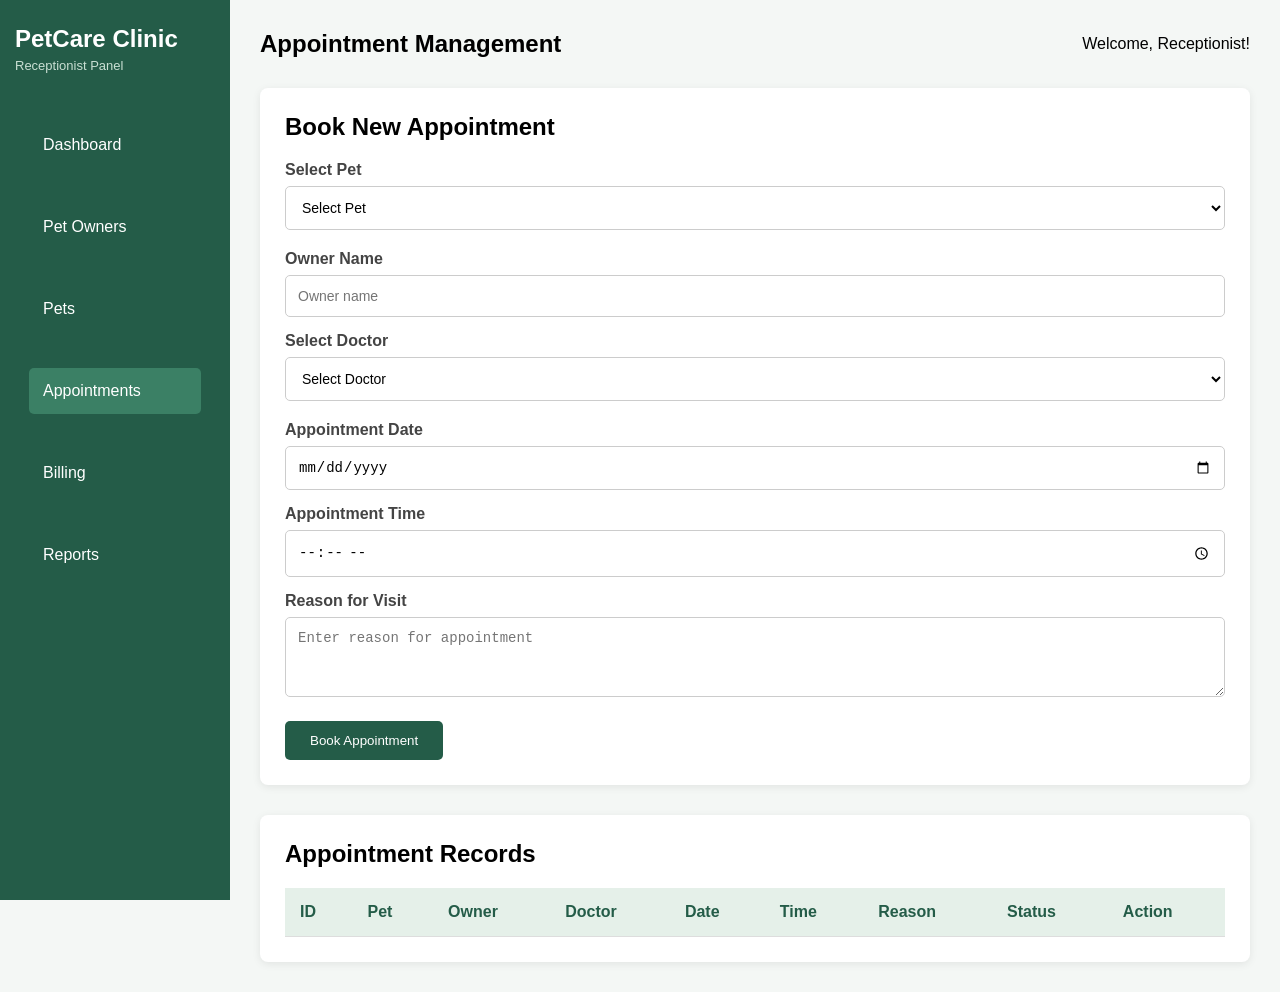
==== RECEPTIONIST/appointments.html @ 180176ec "FULL RECEPTIONIST CODE" ====
<!DOCTYPE html>
<html>
<head>
    <title>Appointment Management</title>
    <link rel="stylesheet" href="style.css">
</head>

<body>

    <!-- Sidebar -->
    <div class="sidebar">
        <h2>PetCare Clinic</h2>
        <p class="small-text">Receptionist Panel</p>

        <ul>
            <li><a href="index.html">Dashboard</a></li>
            <li><a href="owners.html">Pet Owners</a></li>
            <li><a href="pets.html">Pets</a></li>
            <li><a href="appointments.html" class="active">Appointments</a></li>
            <li><a href="billing.html">Billing</a></li>
            <li><a href="reports.html">Reports</a></li>
        </ul>
    </div>

    <!-- Main Content -->
    <div class="main">

        <div class="header">
            <h2>Appointment Management</h2>
            <p>Welcome, Receptionist!</p>
        </div>

        <!-- Appointment Form -->
        <div class="appointment-section">

            <h2>Book New Appointment</h2>

            <form id="appointmentForm">

                <label>Select Pet</label>
                <select id="appointmentPet" required>
                    <option value="">Select Pet</option>
                </select>

                <label>Owner Name</label>
                <input type="text" id="appointmentOwner"
                placeholder="Owner name" readonly>

                <label>Select Doctor</label>
                <select id="doctor" required>
                    <option value="">Select Doctor</option>
                    <option value="Dr. Sharma">Dr. Sharma</option>
                    <option value="Dr. Verma">Dr. Verma</option>
                    <option value="Dr. Singh">Dr. Singh</option>
                </select>

                <label>Appointment Date</label>
                <input type="date" id="appointmentDate" required>

                <label>Appointment Time</label>
                <input type="time" id="appointmentTime" required>

                <label>Reason for Visit</label>
                <textarea id="reason"
                placeholder="Enter reason for appointment"
                required></textarea>

                <button type="submit">Book Appointment</button>

            </form>

        </div>

        <!-- Appointment List -->
        <div class="appointment-section">

            <h2>Appointment Records</h2>

            <table>
                <thead>
                    <tr>
                        <th>ID</th>
                        <th>Pet</th>
                        <th>Owner</th>
                        <th>Doctor</th>
                        <th>Date</th>
                        <th>Time</th>
                        <th>Reason</th>
                        <th>Status</th>
                        <th>Action</th>
                    </tr>
                </thead>

                <tbody id="appointmentList"></tbody>

            </table>

        </div>

    </div>

    <script src="script.js"></script>

</body>
</html>
---- RECEPTIONIST/style.css ----
/* Basic Page Styling */

* {
    margin: 0;
    padding: 0;
    box-sizing: border-box;
}

body {
    font-family: Arial, sans-serif;
    background-color: #f4f7f5;
}

/* Sidebar */

.sidebar {
    width: 230px;
    height: 100vh;
    background-color: #245c48;
    color: white;
    position: fixed;
    padding: 25px 15px;
}

.sidebar h2 {
    margin-bottom: 5px;
}

.small-text {
    font-size: 13px;
    color: #c9dfd3;
    margin-bottom: 35px;
}

.sidebar ul {
    list-style: none;
}

.sidebar li {
    padding: 14px;
    margin-bottom: 8px;
    cursor: pointer;
    border-radius: 5px;
}

.sidebar li:hover,
.sidebar li.active {
    background-color: #3b8065;
}

/* Main Content */

.main {
    margin-left: 230px;
    padding: 30px;
}

/* Header */

.header {
    display: flex;
    justify-content: space-between;
    align-items: center;
    margin-bottom: 30px;
}

/* Dashboard Cards */

.cards {
    display: grid;
    grid-template-columns: repeat(4, 1fr);
    gap: 20px;
}

.card {
    background-color: white;
    padding: 25px;
    border-radius: 8px;
    box-shadow: 0 2px 8px rgba(0,0,0,0.08);
}

.card h3 {
    font-size: 16px;
    color: #666;
    margin-bottom: 15px;
}

.card h1 {
    color: #245c48;
}

/* Appointment Section */

.appointment-section {
    background-color: white;
    margin-top: 30px;
    padding: 25px;
    border-radius: 8px;
    box-shadow: 0 2px 8px rgba(0,0,0,0.08);
}

.appointment-section h2 {
    margin-bottom: 20px;
}

table {
    width: 100%;
    border-collapse: collapse;
}

th, td {
    padding: 15px;
    text-align: left;
    border-bottom: 1px solid #ddd;
}

th {
    background-color: #e5f0e9;
    color: #245c48;
}

/* Sidebar Links */

.sidebar a {
    display: block;
    color: white;
    text-decoration: none;
    padding: 14px;
    border-radius: 5px;
}

.sidebar a:hover,
.sidebar a.active {
    background-color: #3b8065;
}




/* Owner Registration Form */

form {
    margin-top: 20px;
}

form label {
    display: block;
    margin-top: 15px;
    margin-bottom: 7px;
    font-weight: bold;
    color: #444;
}

form input,
form textarea {
    width: 100%;
    padding: 12px;
    border: 1px solid #ccc;
    border-radius: 5px;
    font-size: 14px;
}

form textarea {
    height: 80px;
    resize: vertical;
}

form button {
    margin-top: 20px;
    padding: 12px 25px;
    background-color: #245c48;
    color: white;
    border: none;
    border-radius: 5px;
    cursor: pointer;
}

form button:hover {
    background-color: #3b8065;
}








/* Pet Registration Styling */

form select {
    width: 100%;
    padding: 12px;
    margin-bottom: 5px;
    border: 1px solid #ccc;
    border-radius: 5px;
    background-color: white;
    font-size: 14px;
}

form button {
    background-color: #245c48;
    color: white;
    padding: 12px 25px;
    border: none;
    border-radius: 5px;
    cursor: pointer;
}

form button:hover {
    background-color: #3b8065;
}

/* Table Button */

table button {
    background-color: #d9534f;
    color: white;
    border: none;
    padding: 7px 12px;
    border-radius: 4px;
    cursor: pointer;
}







/* Responsive Design */

@media screen and (max-width: 900px) {

    .cards {
        grid-template-columns: repeat(2, 1fr);
    }

}

@media screen and (max-width: 600px) {

    .sidebar {
        width: 100%;
        height: auto;
        position: relative;
    }

    .sidebar ul {
        display: flex;
        flex-wrap: wrap;
    }

    .sidebar li {
        margin: 3px;
    }

    .main {
        margin-left: 0;
        padding: 15px;
    }

    .cards {
        grid-template-columns: 1fr;
    }

    .header {
        display: block;
    }

}
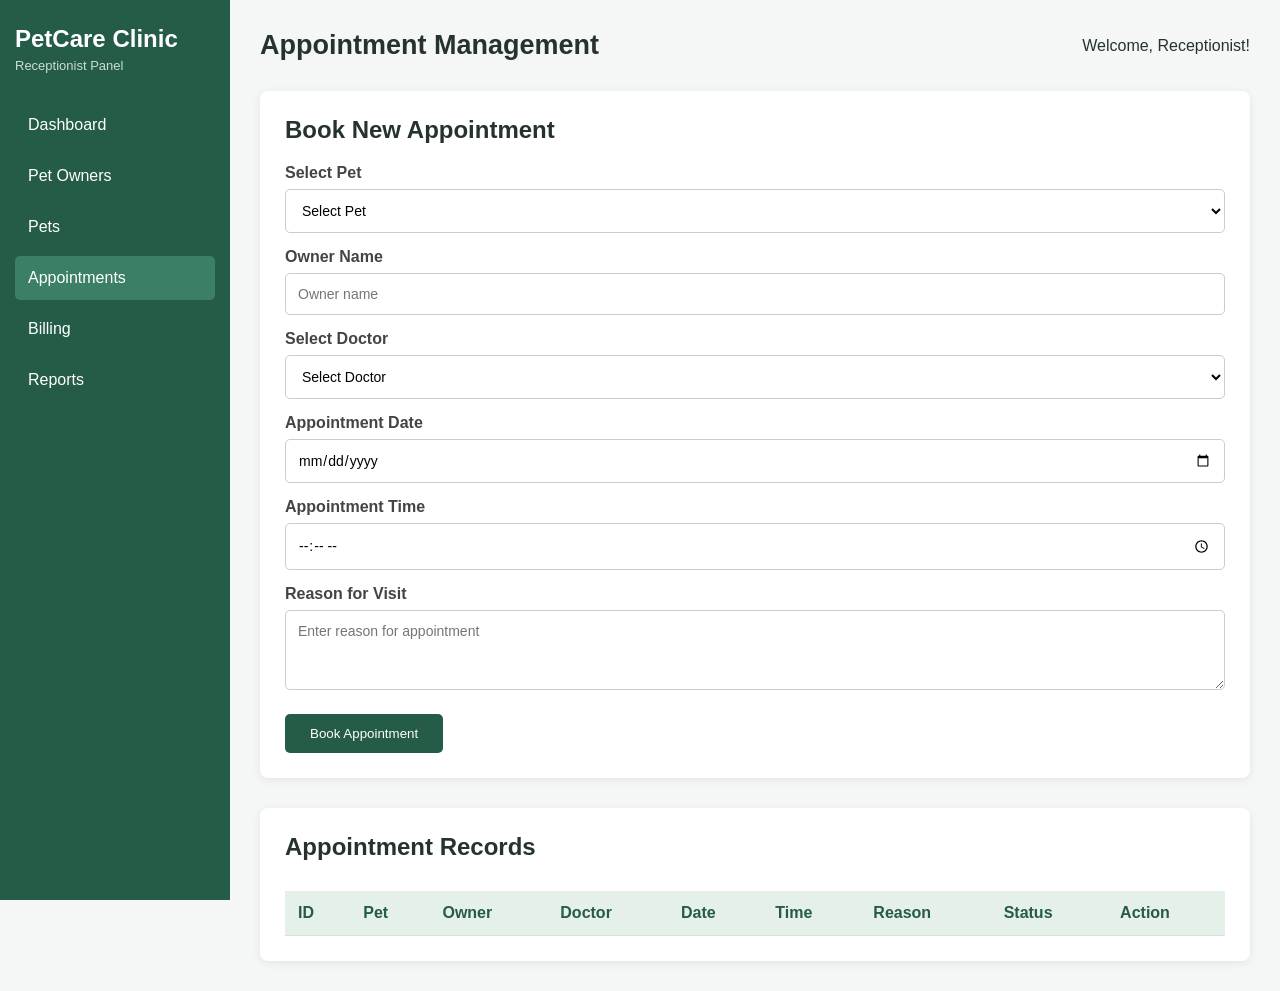
==== commit a4a2a6e2: "new" ====
--- a/RECEPTIONIST/appointments.html
+++ b/RECEPTIONIST/appointments.html
@@ -1,53 +1,43 @@
-
 <!DOCTYPE html>
-<html>
+<html lang="en">
 <head>
+    <meta charset="UTF-8">
+    <meta name="viewport" content="width=device-width, initial-scale=1.0">
     <title>Appointment Management</title>
     <link rel="stylesheet" href="style.css">
 </head>
+<body>
+    <aside class="sidebar">
+    <h2>PetCare Clinic</h2>
+    <p class="small-text">Receptionist Panel</p>
+    <nav>
+        <a href="index.html" >Dashboard</a>
+        <a href="owners.html" >Pet Owners</a>
+        <a href="pets.html" >Pets</a>
+        <a href="appointments.html" class="active">Appointments</a>
+        <a href="billing.html" >Billing</a>
+        <a href="reports.html" >Reports</a>
+    </nav>
+</aside>
 
-<body>
+    <main class="main">
+        <header class="header">
+            <h1>Appointment Management</h1>
+            <p>Welcome, Receptionist!</p>
+        </header>
 
-    <!-- Sidebar -->
-    <div class="sidebar">
-        <h2>PetCare Clinic</h2>
-        <p class="small-text">Receptionist Panel</p>
-
-        <ul>
-            <li><a href="index.html">Dashboard</a></li>
-            <li><a href="owners.html">Pet Owners</a></li>
-            <li><a href="pets.html">Pets</a></li>
-            <li><a href="appointments.html" class="active">Appointments</a></li>
-            <li><a href="billing.html">Billing</a></li>
-            <li><a href="reports.html">Reports</a></li>
-        </ul>
-    </div>
-
-    <!-- Main Content -->
-    <div class="main">
-
-        <div class="header">
-            <h2>Appointment Management</h2>
-            <p>Welcome, Receptionist!</p>
-        </div>
-
-        <!-- Appointment Form -->
-        <div class="appointment-section">
-
+        <section class="appointment-section">
             <h2>Book New Appointment</h2>
-
             <form id="appointmentForm">
-
-                <label>Select Pet</label>
+                <label for="appointmentPet">Select Pet</label>
                 <select id="appointmentPet" required>
                     <option value="">Select Pet</option>
                 </select>
 
-                <label>Owner Name</label>
-                <input type="text" id="appointmentOwner"
-                placeholder="Owner name" readonly>
+                <label for="appointmentOwner">Owner Name</label>
+                <input type="text" id="appointmentOwner" placeholder="Owner name" readonly>
 
-                <label>Select Doctor</label>
+                <label for="doctor">Select Doctor</label>
                 <select id="doctor" required>
                     <option value="">Select Doctor</option>
                     <option value="Dr. Sharma">Dr. Sharma</option>
@@ -55,52 +45,42 @@
                     <option value="Dr. Singh">Dr. Singh</option>
                 </select>
 
-                <label>Appointment Date</label>
+                <label for="appointmentDate">Appointment Date</label>
                 <input type="date" id="appointmentDate" required>
 
-                <label>Appointment Time</label>
+                <label for="appointmentTime">Appointment Time</label>
                 <input type="time" id="appointmentTime" required>
 
-                <label>Reason for Visit</label>
-                <textarea id="reason"
-                placeholder="Enter reason for appointment"
-                required></textarea>
+                <label for="reason">Reason for Visit</label>
+                <textarea id="reason" placeholder="Enter reason for appointment" required></textarea>
 
                 <button type="submit">Book Appointment</button>
+            </form>
+        </section>
 
-            </form>
-
-        </div>
-
-        <!-- Appointment List -->
-        <div class="appointment-section">
-
+        <section class="appointment-section">
             <h2>Appointment Records</h2>
-
-            <table>
-                <thead>
-                    <tr>
-                        <th>ID</th>
-                        <th>Pet</th>
-                        <th>Owner</th>
-                        <th>Doctor</th>
-                        <th>Date</th>
-                        <th>Time</th>
-                        <th>Reason</th>
-                        <th>Status</th>
-                        <th>Action</th>
-                    </tr>
-                </thead>
-
-                <tbody id="appointmentList"></tbody>
-
-            </table>
-
-        </div>
-
-    </div>
+            <div class="table-wrapper">
+                <table>
+                    <thead>
+                        <tr>
+                            <th>ID</th>
+                            <th>Pet</th>
+                            <th>Owner</th>
+                            <th>Doctor</th>
+                            <th>Date</th>
+                            <th>Time</th>
+                            <th>Reason</th>
+                            <th>Status</th>
+                            <th>Action</th>
+                        </tr>
+                    </thead>
+                    <tbody id="appointmentList"></tbody>
+                </table>
+            </div>
+        </section>
+    </main>
 
     <script src="script.js"></script>
-
 </body>
 </html>
--- a/RECEPTIONIST/style.css
+++ b/RECEPTIONIST/style.css
@@ -1,6 +1,4 @@
-
-/* Basic Page Styling */
-
+/* Basic settings used on every page */
 * {
     margin: 0;
     padding: 0;
@@ -10,16 +8,18 @@
 body {
     font-family: Arial, sans-serif;
     background-color: #f4f7f5;
-}
-
-/* Sidebar */
-
+    color: #26332d;
+}
+
+/* Left navigation menu */
 .sidebar {
     width: 230px;
-    height: 100vh;
+    min-height: 100vh;
     background-color: #245c48;
     color: white;
     position: fixed;
+    top: 0;
+    left: 0;
     padding: 25px 15px;
 }
 
@@ -28,123 +28,96 @@
 }
 
 .small-text {
+    color: #c9dfd3;
     font-size: 13px;
-    color: #c9dfd3;
-    margin-bottom: 35px;
-}
-
-.sidebar ul {
-    list-style: none;
-}
-
-.sidebar li {
-    padding: 14px;
-    margin-bottom: 8px;
-    cursor: pointer;
+    margin-bottom: 30px;
+}
+
+.sidebar nav a {
+    display: block;
+    color: white;
+    text-decoration: none;
+    padding: 13px;
+    margin-bottom: 7px;
     border-radius: 5px;
 }
 
-.sidebar li:hover,
-.sidebar li.active {
+.sidebar nav a:hover,
+.sidebar nav a.active {
     background-color: #3b8065;
 }
 
-/* Main Content */
-
+/* Main page area */
 .main {
     margin-left: 230px;
     padding: 30px;
 }
-
-/* Header */
 
 .header {
     display: flex;
     justify-content: space-between;
     align-items: center;
+    gap: 15px;
     margin-bottom: 30px;
 }
 
-/* Dashboard Cards */
-
+.header h1 {
+    font-size: 27px;
+}
+
+/* Dashboard and report number cards */
 .cards {
     display: grid;
     grid-template-columns: repeat(4, 1fr);
     gap: 20px;
 }
 
-.card {
+.card,
+.appointment-section {
     background-color: white;
     padding: 25px;
     border-radius: 8px;
-    box-shadow: 0 2px 8px rgba(0,0,0,0.08);
+    box-shadow: 0 2px 8px rgba(0, 0, 0, 0.08);
 }
 
 .card h3 {
+    color: #666;
     font-size: 16px;
-    color: #666;
     margin-bottom: 15px;
 }
 
-.card h1 {
+.number {
     color: #245c48;
-}
-
-/* Appointment Section */
+    font-size: 30px;
+    font-weight: bold;
+}
 
 .appointment-section {
-    background-color: white;
     margin-top: 30px;
-    padding: 25px;
-    border-radius: 8px;
-    box-shadow: 0 2px 8px rgba(0,0,0,0.08);
 }
 
 .appointment-section h2 {
     margin-bottom: 20px;
 }
 
-table {
-    width: 100%;
-    border-collapse: collapse;
-}
-
-th, td {
-    padding: 15px;
-    text-align: left;
-    border-bottom: 1px solid #ddd;
-}
-
-th {
-    background-color: #e5f0e9;
+.revenue {
     color: #245c48;
-}
-
-/* Sidebar Links */
-
-.sidebar a {
-    display: block;
-    color: white;
-    text-decoration: none;
-    padding: 14px;
-    border-radius: 5px;
-}
-
-.sidebar a:hover,
-.sidebar a.active {
-    background-color: #3b8065;
-}
-
-
-
-
-/* Owner Registration Form */
-
+    font-size: 30px;
+    font-weight: bold;
+    margin: 10px 0;
+}
+
+.info-text {
+    color: #666;
+    margin: 10px 0;
+}
+
+/* Form labels and input boxes */
 form {
     margin-top: 20px;
 }
 
-form label {
+label {
     display: block;
     margin-top: 15px;
     margin-bottom: 7px;
@@ -152,20 +125,31 @@
     color: #444;
 }
 
-form input,
-form textarea {
+input,
+select,
+textarea {
     width: 100%;
     padding: 12px;
     border: 1px solid #ccc;
     border-radius: 5px;
+    background-color: white;
+    font-family: Arial, sans-serif;
     font-size: 14px;
 }
 
-form textarea {
-    height: 80px;
+textarea {
+    min-height: 80px;
     resize: vertical;
 }
 
+input:focus,
+select:focus,
+textarea:focus {
+    outline: 2px solid #9bc9b2;
+    border-color: #245c48;
+}
+
+/* Main form buttons */
 form button {
     margin-top: 20px;
     padding: 12px 25px;
@@ -180,40 +164,32 @@
     background-color: #3b8065;
 }
 
-
-
-
-
-
-
-
-/* Pet Registration Styling */
-
-form select {
+/* Tables */
+.table-wrapper {
     width: 100%;
-    padding: 12px;
-    margin-bottom: 5px;
-    border: 1px solid #ccc;
-    border-radius: 5px;
-    background-color: white;
-    font-size: 14px;
-}
-
-form button {
-    background-color: #245c48;
-    color: white;
-    padding: 12px 25px;
-    border: none;
-    border-radius: 5px;
-    cursor: pointer;
-}
-
-form button:hover {
-    background-color: #3b8065;
-}
-
-/* Table Button */
-
+    overflow-x: auto;
+}
+
+table {
+    width: 100%;
+    border-collapse: collapse;
+    margin-top: 10px;
+}
+
+th,
+td {
+    padding: 13px;
+    text-align: left;
+    border-bottom: 1px solid #ddd;
+    white-space: nowrap;
+}
+
+th {
+    background-color: #e5f0e9;
+    color: #245c48;
+}
+
+/* Delete, cancel and print buttons inside tables */
 table button {
     background-color: #d9534f;
     color: white;
@@ -223,36 +199,30 @@
     cursor: pointer;
 }
 
-
-
-
-
-
-
-/* Responsive Design */
-
+table button:hover {
+    background-color: #b93d39;
+}
+
+/* Make the website fit tablets and mobile phones */
 @media screen and (max-width: 900px) {
-
     .cards {
         grid-template-columns: repeat(2, 1fr);
     }
-
 }
 
 @media screen and (max-width: 600px) {
-
     .sidebar {
         width: 100%;
-        height: auto;
-        position: relative;
-    }
-
-    .sidebar ul {
+        min-height: auto;
+        position: static;
+    }
+
+    .sidebar nav {
         display: flex;
         flex-wrap: wrap;
     }
 
-    .sidebar li {
+    .sidebar nav a {
         margin: 3px;
     }
 
@@ -269,4 +239,12 @@
         display: block;
     }
 
-}
+    .header p {
+        margin-top: 8px;
+    }
+
+    .card,
+    .appointment-section {
+        padding: 18px;
+    }
+}
